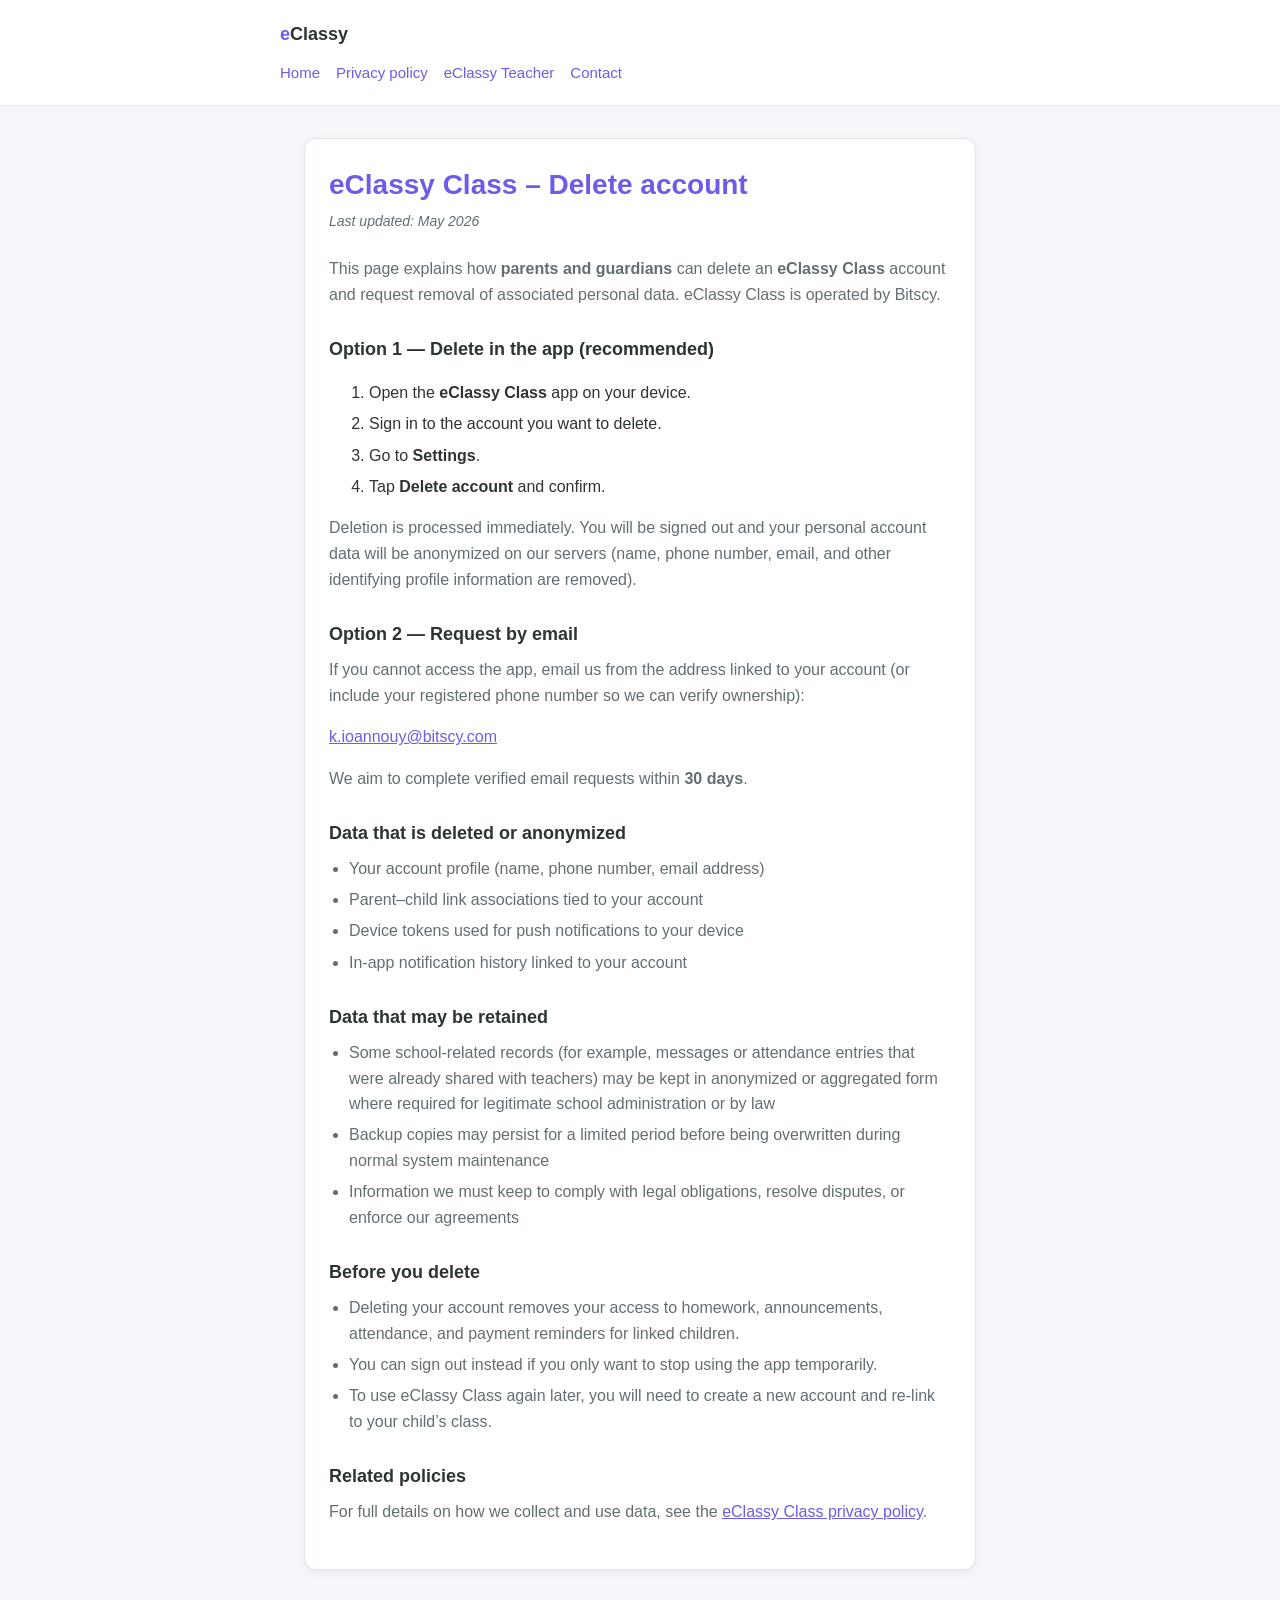
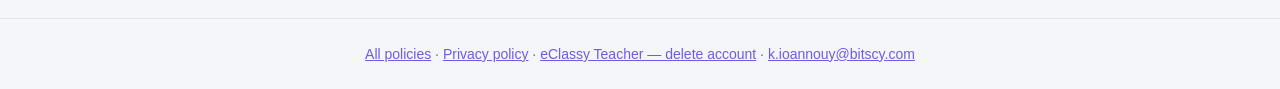
==== class-delete.html @ 82e70171 "Create class-delete.html" ====
<!DOCTYPE html>
<html lang="en">
<head>
  <meta charset="utf-8">
  <meta name="viewport" content="width=device-width, initial-scale=1">
  <title>eClassy Class – Delete account</title>
  <meta name="description" content="How to delete your eClassy Class account and associated personal data.">
  <link rel="stylesheet" href="styles.css">
</head>
<body>
  <header>
    <div class="wrap">
      <a class="brand" href="index.html">e<span>Classy</span></a>
      <nav>
        <a href="index.html">Home</a>
        <a href="class.html">Privacy policy</a>
        <a href="teacher-delete.html">eClassy Teacher</a>
        <a href="mailto:k.ioannouy@bitscy.com?subject=eClassy%20Class%20%E2%80%93%20Delete%20account">Contact</a>
      </nav>
    </div>
  </header>

  <main class="wrap">
    <article class="card">
      <h1>eClassy Class – Delete account</h1>
      <p class="updated">Last updated: May 2026</p>
      <p>
        This page explains how <strong>parents and guardians</strong> can delete an
        <strong>eClassy Class</strong> account and request removal of associated personal data.
        eClassy Class is operated by Bitscy.
      </p>

      <h2>Option 1 — Delete in the app (recommended)</h2>
      <ol>
        <li>Open the <strong>eClassy Class</strong> app on your device.</li>
        <li>Sign in to the account you want to delete.</li>
        <li>Go to <strong>Settings</strong>.</li>
        <li>Tap <strong>Delete account</strong> and confirm.</li>
      </ol>
      <p>
        Deletion is processed immediately. You will be signed out and your personal account
        data will be anonymized on our servers (name, phone number, email, and other
        identifying profile information are removed).
      </p>

      <h2>Option 2 — Request by email</h2>
      <p>
        If you cannot access the app, email us from the address linked to your account
        (or include your registered phone number so we can verify ownership):
      </p>
      <p>
        <a class="cta-link" href="mailto:k.ioannouy@bitscy.com?subject=eClassy%20Class%20%E2%80%93%20Delete%20account&amp;body=Please%20delete%20my%20eClassy%20Class%20account.%0A%0ARegistered%20phone%20number%3A%20%0A%0AReason%20(optional)%3A%20">
          k.ioannouy@bitscy.com
        </a>
      </p>
      <p>
        We aim to complete verified email requests within <strong>30 days</strong>.
      </p>

      <h2>Data that is deleted or anonymized</h2>
      <ul>
        <li>Your account profile (name, phone number, email address)</li>
        <li>Parent–child link associations tied to your account</li>
        <li>Device tokens used for push notifications to your device</li>
        <li>In-app notification history linked to your account</li>
      </ul>

      <h2>Data that may be retained</h2>
      <ul>
        <li>
          Some school-related records (for example, messages or attendance entries that
          were already shared with teachers) may be kept in anonymized or aggregated form
          where required for legitimate school administration or by law
        </li>
        <li>
          Backup copies may persist for a limited period before being overwritten during
          normal system maintenance
        </li>
        <li>
          Information we must keep to comply with legal obligations, resolve disputes, or
          enforce our agreements
        </li>
      </ul>

      <h2>Before you delete</h2>
      <ul>
        <li>Deleting your account removes your access to homework, announcements, attendance, and payment reminders for linked children.</li>
        <li>You can sign out instead if you only want to stop using the app temporarily.</li>
        <li>To use eClassy Class again later, you will need to create a new account and re-link to your child’s class.</li>
      </ul>

      <h2>Related policies</h2>
      <p>
        For full details on how we collect and use data, see the
        <a href="class.html">eClassy Class privacy policy</a>.
      </p>
    </article>
  </main>

  <footer>
    <div class="wrap">
      <a href="index.html">All policies</a> ·
      <a href="class.html">Privacy policy</a> ·
      <a href="teacher-delete.html">eClassy Teacher — delete account</a> ·
      <a href="mailto:k.ioannouy@bitscy.com">k.ioannouy@bitscy.com</a>
    </div>
  </footer>
</body>
</html>
---- styles.css ----
:root {
  --bg: #f5f6fa;
  --card: #ffffff;
  --text: #2d3436;
  --muted: #636e72;
  --purple: #6c5ce7;
  --purple-light: #e8e4ff;
  --border: #dfe6e9;
  --max: 720px;
}

* {
  box-sizing: border-box;
}

body {
  margin: 0;
  font-family: -apple-system, BlinkMacSystemFont, "Segoe UI", Roboto, Helvetica, Arial, sans-serif;
  font-size: 16px;
  line-height: 1.6;
  color: var(--text);
  background: var(--bg);
}

header {
  background: var(--card);
  border-bottom: 1px solid var(--border);
  padding: 1.25rem 1.5rem;
}

header .wrap,
main.wrap,
footer .wrap {
  max-width: var(--max);
  margin: 0 auto;
}

.brand {
  font-size: 1.125rem;
  font-weight: 700;
  color: var(--purple);
  text-decoration: none;
}

.brand span {
  color: var(--text);
  font-weight: 600;
}

nav {
  margin-top: 0.75rem;
  display: flex;
  flex-wrap: wrap;
  gap: 0.5rem 1rem;
}

nav a {
  color: var(--purple);
  text-decoration: none;
  font-size: 0.9375rem;
  font-weight: 500;
}

nav a:hover {
  text-decoration: underline;
}

main {
  padding: 2rem 1.5rem 3rem;
}

.card {
  background: var(--card);
  border: 1px solid var(--border);
  border-radius: 12px;
  padding: 1.75rem 1.5rem;
  box-shadow: 0 2px 8px rgba(45, 52, 54, 0.06);
}

h1 {
  margin: 0 0 0.5rem;
  font-size: 1.75rem;
  line-height: 1.25;
  color: var(--purple);
}

.updated {
  margin: 0 0 1.5rem;
  font-size: 0.875rem;
  color: var(--muted);
  font-style: italic;
}

h2 {
  margin: 1.75rem 0 0.5rem;
  font-size: 1.125rem;
  color: var(--text);
}

p {
  margin: 0 0 1rem;
  color: var(--muted);
}

ul {
  margin: 0 0 1rem;
  padding-left: 1.25rem;
  color: var(--muted);
}

li {
  margin-bottom: 0.35rem;
}

a {
  color: var(--purple);
}

footer {
  border-top: 1px solid var(--border);
  padding: 1.5rem;
  font-size: 0.875rem;
  color: var(--muted);
  text-align: center;
}

.hero-links {
  display: grid;
  gap: 1rem;
  margin-top: 1.5rem;
}

.hero-links a {
  display: block;
  padding: 1rem 1.25rem;
  background: var(--purple-light);
  border-radius: 10px;
  text-decoration: none;
  font-weight: 600;
  color: var(--purple);
}

.hero-links a small {
  display: block;
  font-weight: 400;
  color: var(--muted);
  margin-top: 0.25rem;
}

@media (min-width: 600px) {
  .hero-links {
    grid-template-columns: 1fr 1fr;
  }
}
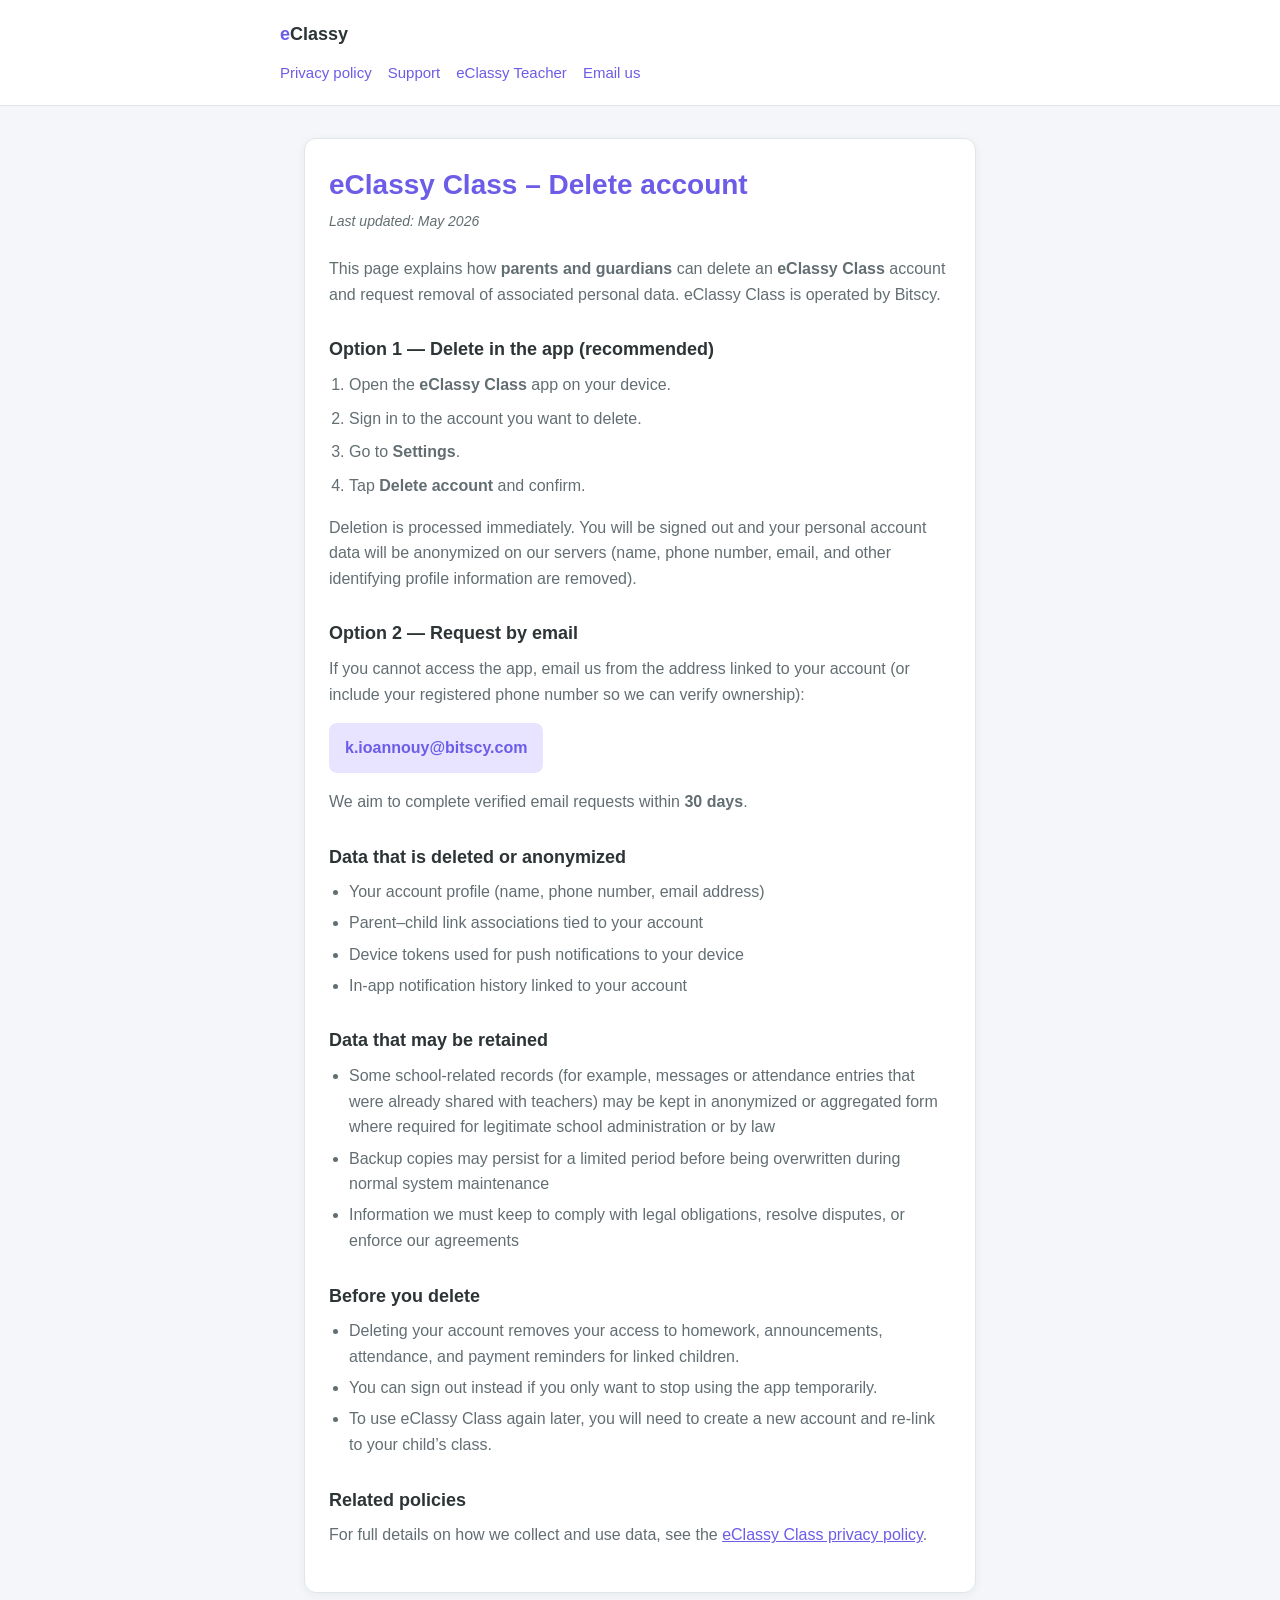
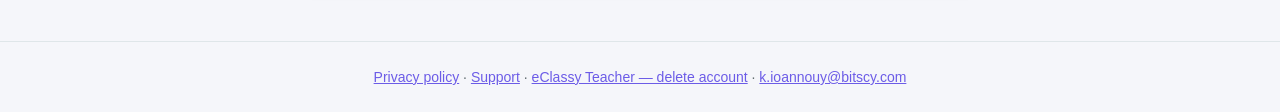
==== commit 8b44b602: "Update class-delete.html" ====
--- a/class-delete.html
+++ b/class-delete.html
@@ -12,10 +12,10 @@
     <div class="wrap">
       <a class="brand" href="index.html">e<span>Classy</span></a>
       <nav>
-        <a href="index.html">Home</a>
-        <a href="class.html">Privacy policy</a>
+        <a href="index.html">Privacy policy</a>
+        <a href="support.html">Support</a>
         <a href="teacher-delete.html">eClassy Teacher</a>
-        <a href="mailto:k.ioannouy@bitscy.com?subject=eClassy%20Class%20%E2%80%93%20Delete%20account">Contact</a>
+        <a href="mailto:k.ioannouy@bitscy.com?subject=eClassy%20Class%20%E2%80%93%20Delete%20account">Email us</a>
       </nav>
     </div>
   </header>
@@ -99,8 +99,8 @@
 
   <footer>
     <div class="wrap">
-      <a href="index.html">All policies</a> ·
-      <a href="class.html">Privacy policy</a> ·
+      <a href="index.html">Privacy policy</a> ·
+      <a href="support.html">Support</a> ·
       <a href="teacher-delete.html">eClassy Teacher — delete account</a> ·
       <a href="mailto:k.ioannouy@bitscy.com">k.ioannouy@bitscy.com</a>
     </div>
--- a/styles.css
+++ b/styles.css
@@ -112,6 +112,25 @@
   margin-bottom: 0.35rem;
 }
 
+ol {
+  margin: 0 0 1rem;
+  padding-left: 1.25rem;
+  color: var(--muted);
+}
+
+ol li {
+  margin-bottom: 0.5rem;
+}
+
+.cta-link {
+  display: inline-block;
+  padding: 0.75rem 1rem;
+  background: var(--purple-light);
+  border-radius: 8px;
+  text-decoration: none;
+  font-weight: 600;
+}
+
 a {
   color: var(--purple);
 }
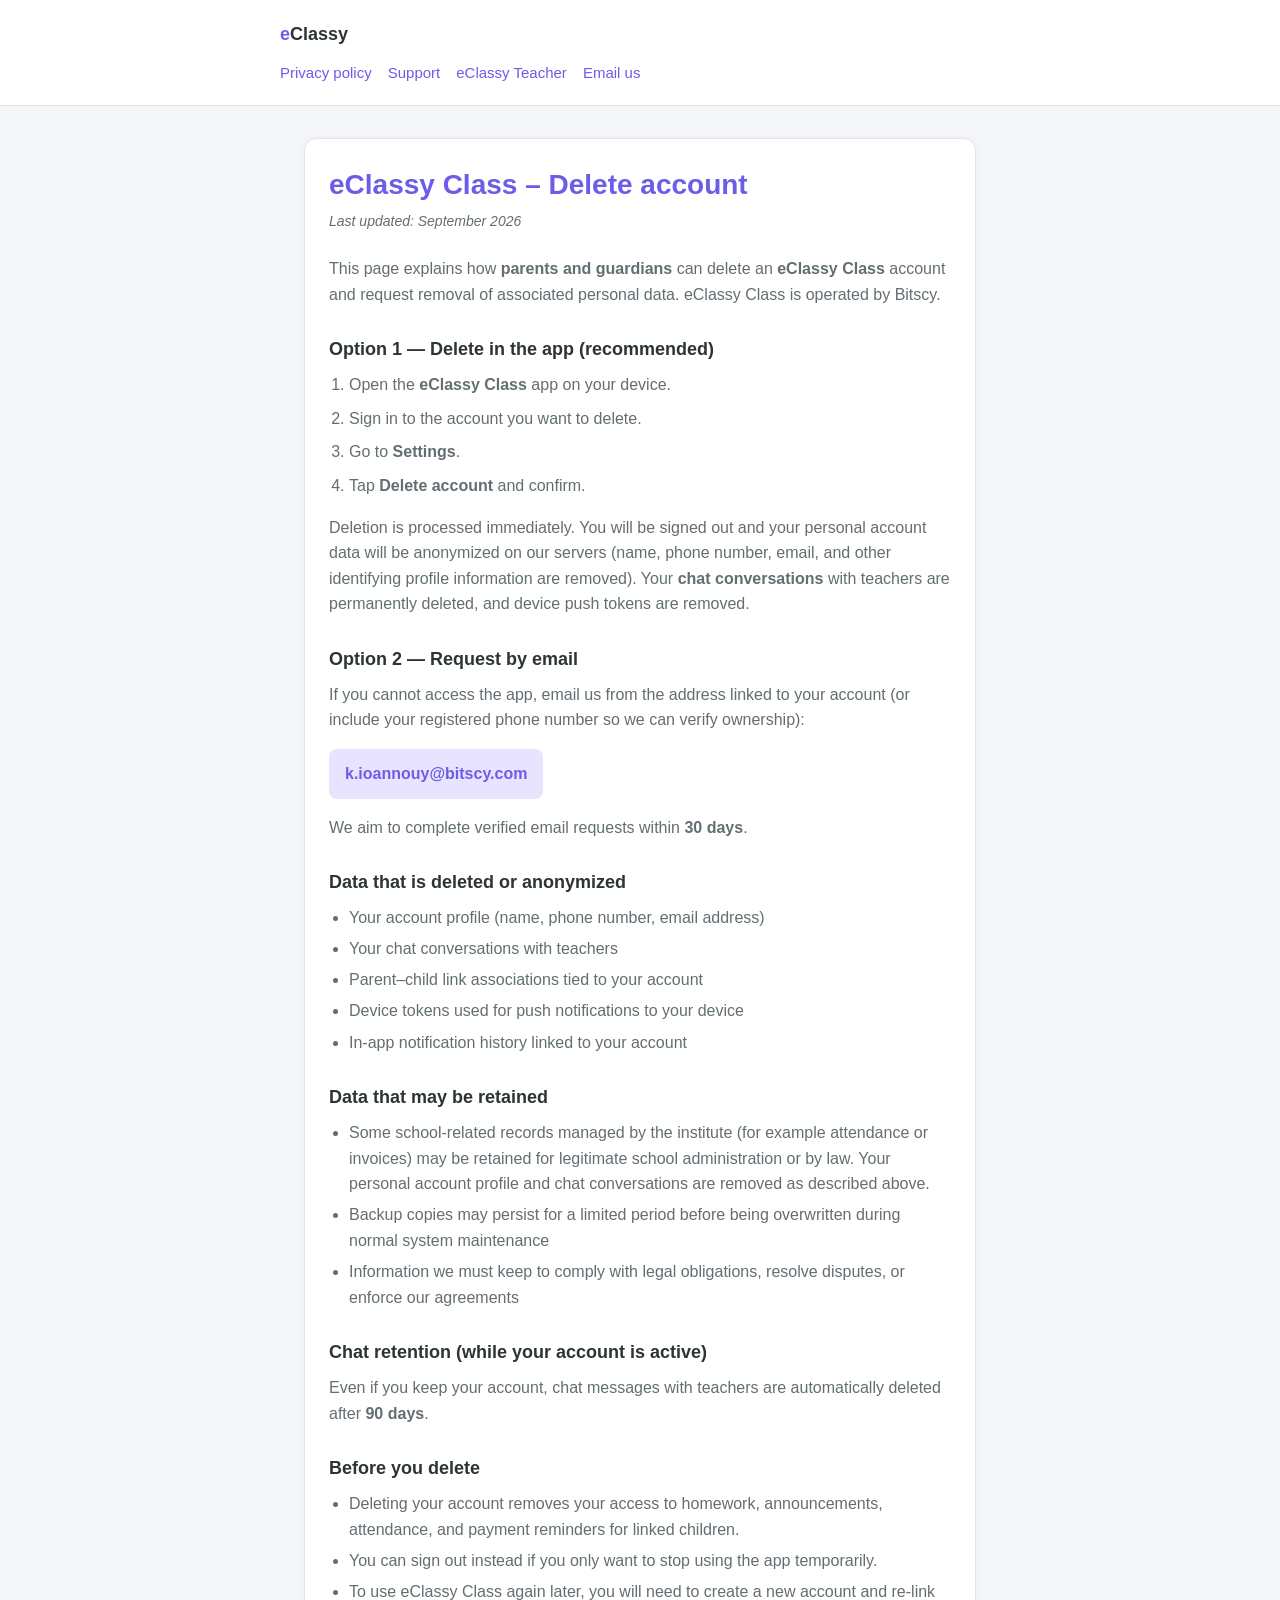
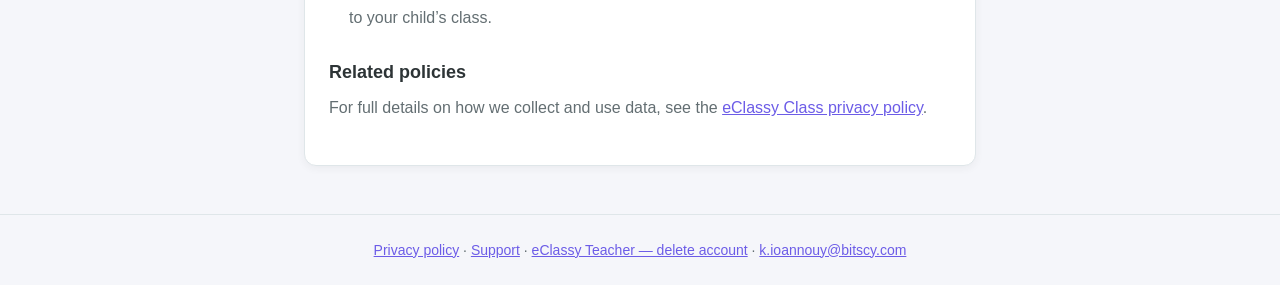
==== commit 8473a011: "Update privacy policies for chat retention and account deletion Document 90-day chat auto-deletion a" ====
--- a/class-delete.html
+++ b/class-delete.html
@@ -12,7 +12,7 @@
     <div class="wrap">
       <a class="brand" href="index.html">e<span>Classy</span></a>
       <nav>
-        <a href="index.html">Privacy policy</a>
+        <a href="class.html">Privacy policy</a>
         <a href="support.html">Support</a>
         <a href="teacher-delete.html">eClassy Teacher</a>
         <a href="mailto:k.ioannouy@bitscy.com?subject=eClassy%20Class%20%E2%80%93%20Delete%20account">Email us</a>
@@ -23,7 +23,7 @@
   <main class="wrap">
     <article class="card">
       <h1>eClassy Class – Delete account</h1>
-      <p class="updated">Last updated: May 2026</p>
+      <p class="updated">Last updated: September 2026</p>
       <p>
         This page explains how <strong>parents and guardians</strong> can delete an
         <strong>eClassy Class</strong> account and request removal of associated personal data.
@@ -40,7 +40,8 @@
       <p>
         Deletion is processed immediately. You will be signed out and your personal account
         data will be anonymized on our servers (name, phone number, email, and other
-        identifying profile information are removed).
+        identifying profile information are removed). Your <strong>chat conversations</strong>
+        with teachers are permanently deleted, and device push tokens are removed.
       </p>
 
       <h2>Option 2 — Request by email</h2>
@@ -60,6 +61,7 @@
       <h2>Data that is deleted or anonymized</h2>
       <ul>
         <li>Your account profile (name, phone number, email address)</li>
+        <li>Your chat conversations with teachers</li>
         <li>Parent–child link associations tied to your account</li>
         <li>Device tokens used for push notifications to your device</li>
         <li>In-app notification history linked to your account</li>
@@ -68,9 +70,9 @@
       <h2>Data that may be retained</h2>
       <ul>
         <li>
-          Some school-related records (for example, messages or attendance entries that
-          were already shared with teachers) may be kept in anonymized or aggregated form
-          where required for legitimate school administration or by law
+          Some school-related records managed by the institute (for example attendance or
+          invoices) may be retained for legitimate school administration or by law. Your
+          personal account profile and chat conversations are removed as described above.
         </li>
         <li>
           Backup copies may persist for a limited period before being overwritten during
@@ -81,6 +83,12 @@
           enforce our agreements
         </li>
       </ul>
+
+      <h2>Chat retention (while your account is active)</h2>
+      <p>
+        Even if you keep your account, chat messages with teachers are automatically deleted
+        after <strong>90 days</strong>.
+      </p>
 
       <h2>Before you delete</h2>
       <ul>
@@ -99,7 +107,7 @@
 
   <footer>
     <div class="wrap">
-      <a href="index.html">Privacy policy</a> ·
+      <a href="class.html">Privacy policy</a> ·
       <a href="support.html">Support</a> ·
       <a href="teacher-delete.html">eClassy Teacher — delete account</a> ·
       <a href="mailto:k.ioannouy@bitscy.com">k.ioannouy@bitscy.com</a>
